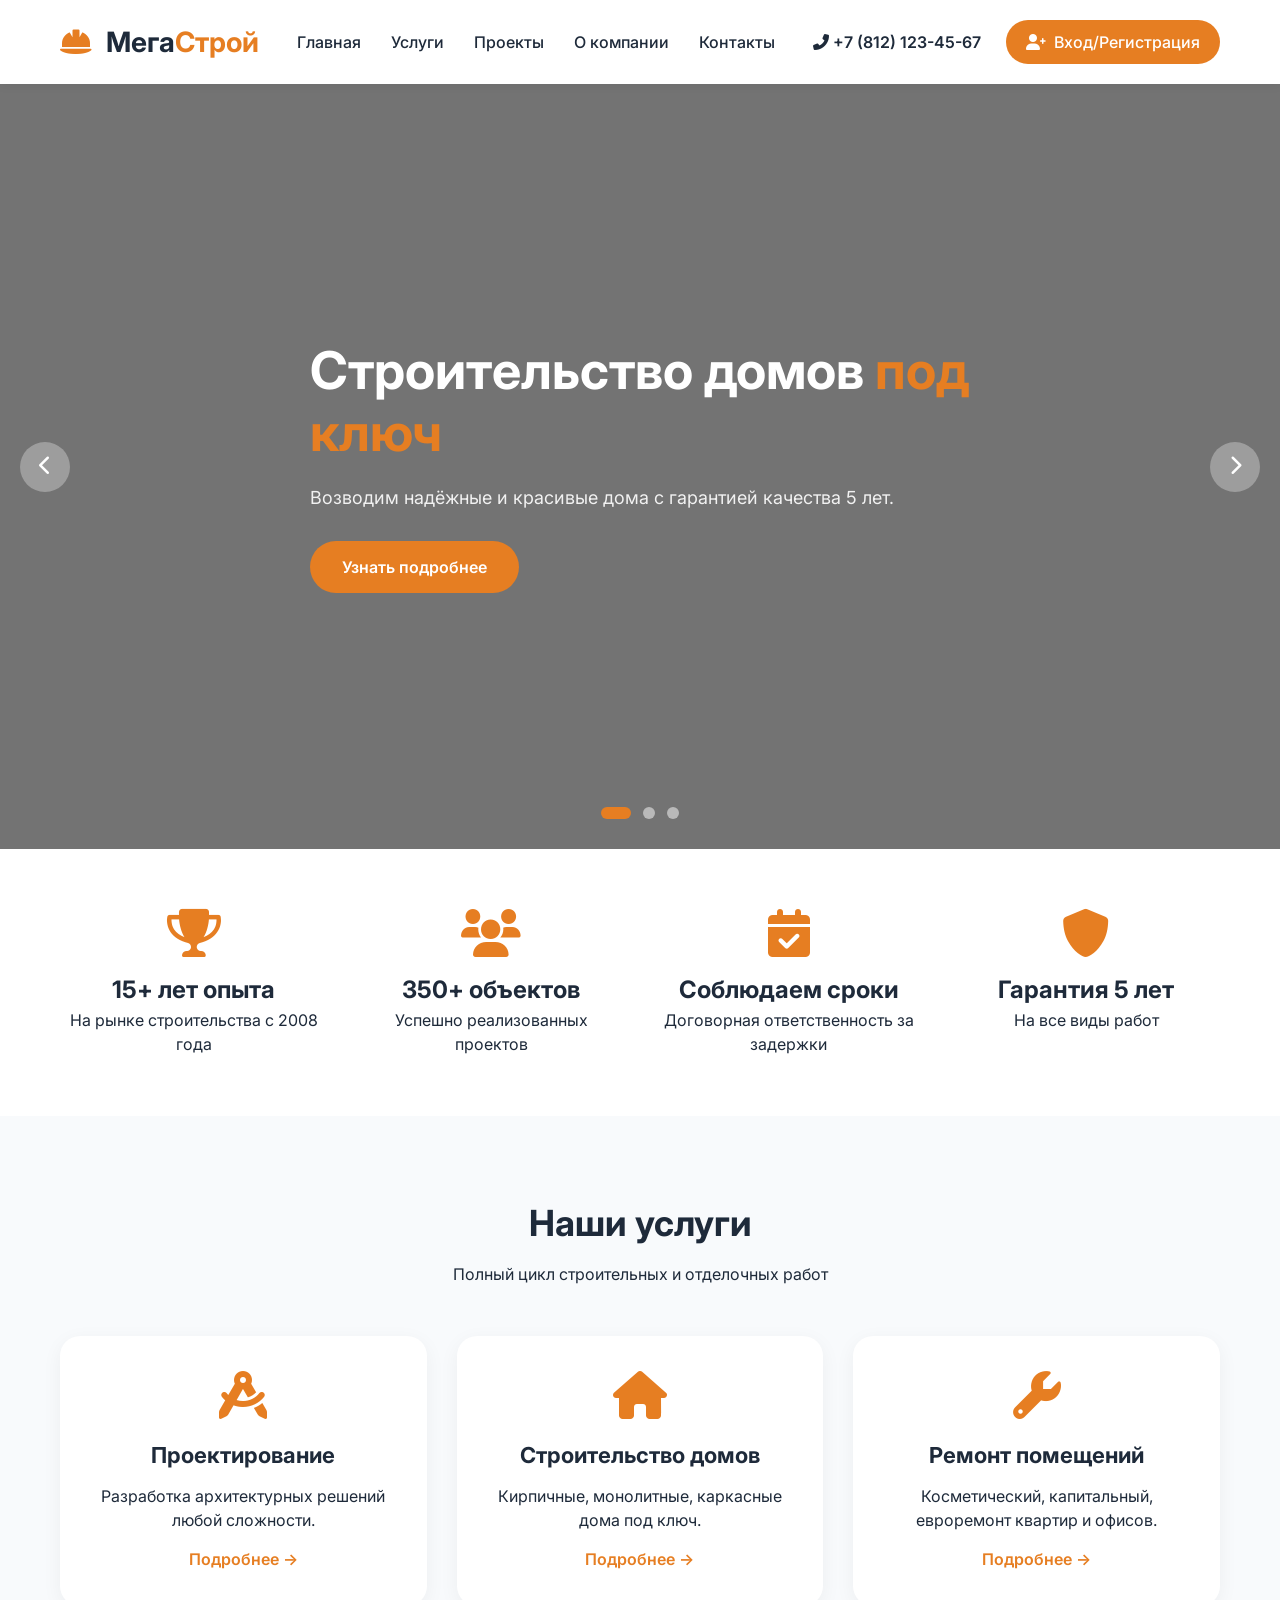
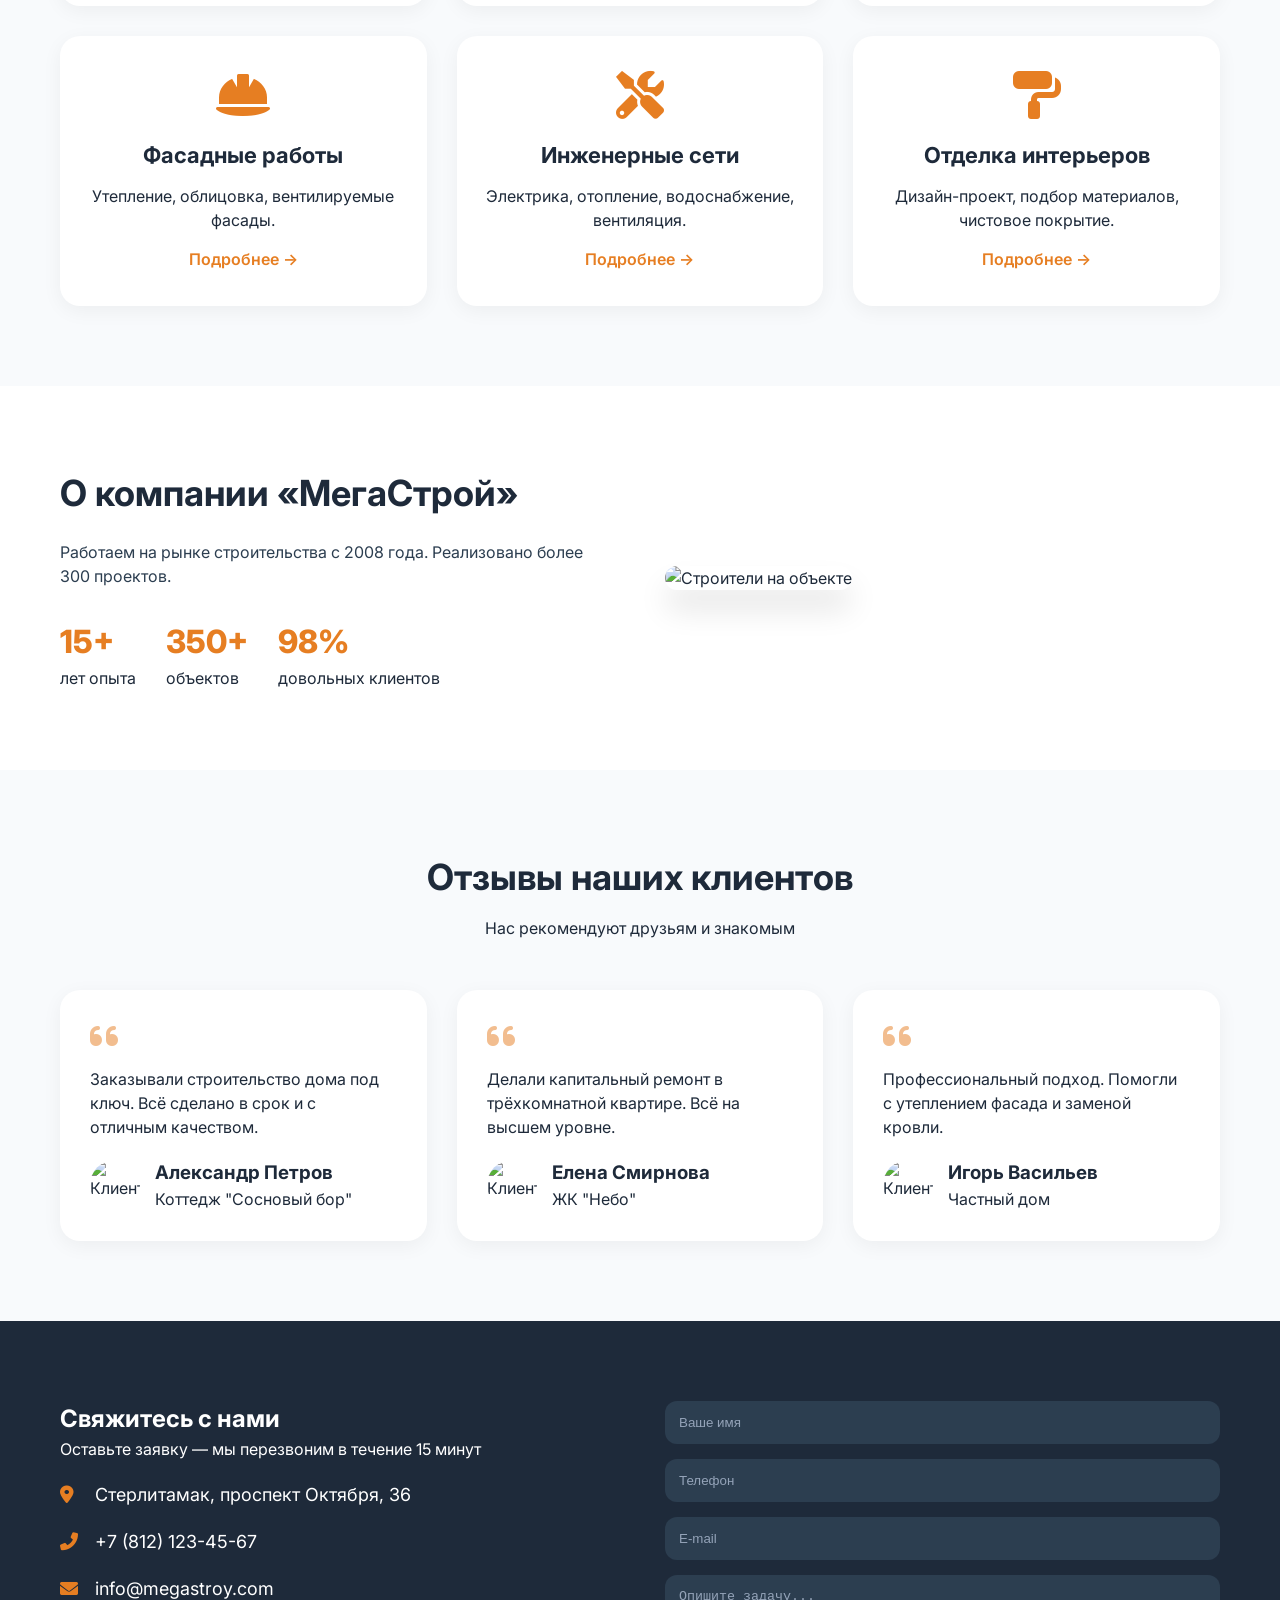
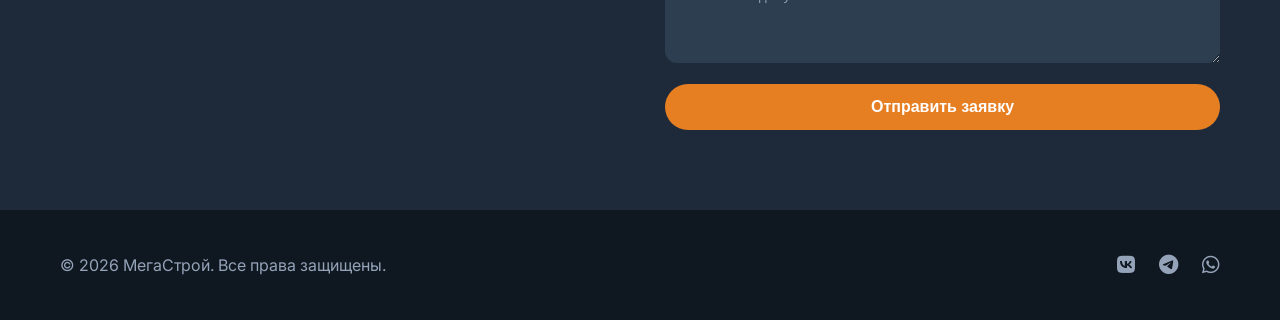
==== index.html @ 6667134c "Add files via upload" ====
<!DOCTYPE html>
<html lang="ru">
<head>
    <meta charset="UTF-8">
    <meta name="viewport" content="width=device-width, initial-scale=1.0">
    <title>МегаСтрой - Строительство и ремонт под ключ</title>
    <link rel="stylesheet" href="style.css">
    <link href="https://fonts.googleapis.com/css2?family=Inter:opsz,wght@14..32,400;14..32,500;14..32,600;14..32,700;14..32,800&display=swap" rel="stylesheet">
    <link rel="stylesheet" href="https://cdnjs.cloudflare.com/ajax/libs/font-awesome/6.0.0-beta3/css/all.min.css">
    <style>
        .slider-container {
            position: relative;
            width: 100%;
            height: 85vh;
            min-height: 500px;
            overflow: hidden;
        }
        .slider-slide {
            position: absolute;
            top: 0;
            left: 0;
            width: 100%;
            height: 100%;
            background-size: cover;
            background-position: center;
            opacity: 0;
            transition: opacity 0.8s ease-in-out;
            display: flex;
            align-items: center;
        }
        .slider-slide.active {
            opacity: 1;
            z-index: 1;
        }
        .slider-slide::before {
            content: '';
            position: absolute;
            top: 0;
            left: 0;
            width: 100%;
            height: 100%;
            background: rgba(0, 0, 0, 0.55);
        }
        .slider-content {
            position: relative;
            z-index: 2;
            max-width: 700px;
            color: white;
            padding: 0 20px;
        }
        .slider-content h1 {
            font-size: 52px;
            margin-bottom: 20px;
            line-height: 1.2;
        }
        .slider-content p {
            font-size: 18px;
            margin-bottom: 30px;
            opacity: 0.9;
        }
        .slider-btn {
            position: absolute;
            top: 50%;
            transform: translateY(-50%);
            background: rgba(255,255,255,0.3);
            color: white;
            border: none;
            width: 50px;
            height: 50px;
            border-radius: 50%;
            cursor: pointer;
            z-index: 10;
            font-size: 20px;
            transition: all 0.3s;
        }
        .slider-btn:hover {
            background: #e67e22;
        }
        .slider-btn.prev { left: 20px; }
        .slider-btn.next { right: 20px; }
        .slider-dots {
            position: absolute;
            bottom: 30px;
            left: 50%;
            transform: translateX(-50%);
            display: flex;
            gap: 12px;
            z-index: 10;
        }
        .dot {
            width: 12px;
            height: 12px;
            border-radius: 50%;
            background: rgba(255,255,255,0.5);
            cursor: pointer;
            transition: all 0.3s;
        }
        .dot.active {
            background: #e67e22;
            width: 30px;
            border-radius: 10px;
        }
        @media (max-width: 768px) {
            .slider-container { height: 70vh; min-height: 400px; }
            .slider-content h1 { font-size: 32px; }
            .slider-btn { width: 35px; height: 35px; font-size: 14px; }
        }
    </style>
</head>
<body>

    <header class="header">
        <div class="container">
            <div class="header-inner">
                <div class="logo">
                    <i class="fas fa-hard-hat"></i>
                    <span>Мега<span class="accent">Строй</span></span>
                </div>
                <nav class="nav">
                    <a href="index.html">Главная</a>
                    <a href="catalog.html">Услуги</a>
                    <a href="projects.html">Проекты</a>
                    <a href="#about">О компании</a>
                    <a href="#contacts">Контакты</a>
                </nav>
                <div class="header-right" id="headerRight">
                    <div class="header-phone">
                        <i class="fas fa-phone-alt"></i>
                        <a href="tel:+78121234567">+7 (812) 123-45-67</a>
                    </div>
                    <div id="authButton"></div>
                </div>
                <button class="mobile-toggle" id="mobileToggle">
                    <i class="fas fa-bars"></i>
                </button>
            </div>
        </div>
    </header>

    <!-- Слайдер -->
    <div class="slider-container" id="slider">
        <div class="slider-slide active" style="background-image: url('https://images.pexels.com/photos/2760242/pexels-photo-2760242.jpeg?auto=compress&cs=tinysrgb&w=1600');">
            <div class="container">
                <div class="slider-content">
                    <h1>Строительство домов <span class="accent">под ключ</span></h1>
                    <p>Возводим надёжные и красивые дома с гарантией качества 5 лет.</p>
                    <a href="catalog.html" class="btn btn-primary">Узнать подробнее</a>
                </div>
            </div>
        </div>
        <div class="slider-slide" style="background-image: url('https://images.pexels.com/photos/2760250/pexels-photo-2760250.jpeg?auto=compress&cs=tinysrgb&w=1600');">
            <div class="container">
                <div class="slider-content">
                    <h1>Ремонт помещений <span class="accent">любой сложности</span></h1>
                    <p>Косметический, капитальный, евроремонт квартир, домов и офисов.</p>
                    <a href="catalog.html" class="btn btn-primary">Рассчитать стоимость</a>
                </div>
            </div>
        </div>
        <div class="slider-slide" style="background-image: url('https://images.pexels.com/photos/209296/pexels-photo-209296.jpeg?auto=compress&cs=tinysrgb&w=1600');">
            <div class="container">
                <div class="slider-content">
                    <h1>Дизайн и отделка <span class="accent">интерьеров</span></h1>
                    <p>Создаём уникальные дизайн-проекты и воплощаем их с идеальным качеством.</p>
                    <a href="catalog.html" class="btn btn-primary">Заказать проект</a>
                </div>
            </div>
        </div>
        <button class="slider-btn prev" id="prevBtn"><i class="fas fa-chevron-left"></i></button>
        <button class="slider-btn next" id="nextBtn"><i class="fas fa-chevron-right"></i></button>
        <div class="slider-dots" id="sliderDots"></div>
    </div>

    <!-- Преимущества (исправлено: h3 → h2) -->
    <section class="features">
        <div class="container">
            <div class="features-grid">
                <div class="feature-item">
                    <i class="fas fa-trophy"></i>
                    <h2>15+ лет опыта</h2>
                    <p>На рынке строительства с 2008 года</p>
                </div>
                <div class="feature-item">
                    <i class="fas fa-users"></i>
                    <h2>350+ объектов</h2>
                    <p>Успешно реализованных проектов</p>
                </div>
                <div class="feature-item">
                    <i class="fas fa-calendar-check"></i>
                    <h2>Соблюдаем сроки</h2>
                    <p>Договорная ответственность за задержки</p>
                </div>
                <div class="feature-item">
                    <i class="fas fa-shield-alt"></i>
                    <h2>Гарантия 5 лет</h2>
                    <p>На все виды работ</p>
                </div>
            </div>
        </div>
    </section>

    <!-- Услуги -->
    <section class="services" id="services">
        <div class="container">
            <div class="section-header">
                <h2>Наши услуги</h2>
                <p>Полный цикл строительных и отделочных работ</p>
            </div>
            <div class="services-grid">
                <div class="service-card">
                    <i class="fas fa-drafting-compass"></i>
                    <h3>Проектирование</h3>
                    <p>Разработка архитектурных решений любой сложности.</p>
                    <a href="catalog.html" class="service-link">Подробнее →</a>
                </div>
                <div class="service-card">
                    <i class="fas fa-home"></i>
                    <h3>Строительство домов</h3>
                    <p>Кирпичные, монолитные, каркасные дома под ключ.</p>
                    <a href="catalog.html" class="service-link">Подробнее →</a>
                </div>
                <div class="service-card">
                    <i class="fas fa-wrench"></i>
                    <h3>Ремонт помещений</h3>
                    <p>Косметический, капитальный, евроремонт квартир и офисов.</p>
                    <a href="catalog.html" class="service-link">Подробнее →</a>
                </div>
                <div class="service-card">
                    <i class="fas fa-hard-hat"></i>
                    <h3>Фасадные работы</h3>
                    <p>Утепление, облицовка, вентилируемые фасады.</p>
                    <a href="catalog.html" class="service-link">Подробнее →</a>
                </div>
                <div class="service-card">
                    <i class="fas fa-tools"></i>
                    <h3>Инженерные сети</h3>
                    <p>Электрика, отопление, водоснабжение, вентиляция.</p>
                    <a href="catalog.html" class="service-link">Подробнее →</a>
                </div>
                <div class="service-card">
                    <i class="fas fa-paint-roller"></i>
                    <h3>Отделка интерьеров</h3>
                    <p>Дизайн-проект, подбор материалов, чистовое покрытие.</p>
                    <a href="catalog.html" class="service-link">Подробнее →</a>
                </div>
            </div>
        </div>
    </section>

    <!-- О компании -->
    <section class="about" id="about">
        <div class="container">
            <div class="about-wrapper">
                <div class="about-text">
                    <h2>О компании «МегаСтрой»</h2>
                    <p>Работаем на рынке строительства с 2008 года. Реализовано более 300 проектов.</p>
                    <div class="about-stats">
                        <div><span>15+</span><br>лет опыта</div>
                        <div><span>350+</span><br>объектов</div>
                        <div><span>98%</span><br>довольных клиентов</div>
                    </div>
                </div>
                <div class="about-image">
                    <img src="https://images.pexels.com/photos/7711485/pexels-photo-7711485.jpeg?auto=compress&cs=tinysrgb&w=800" alt="Строители на объекте">
                </div>
            </div>
        </div>
    </section>

    <!-- Отзывы (исправлено: h4 → h3) -->
    <section class="reviews">
        <div class="container">
            <div class="section-header">
                <h2>Отзывы наших клиентов</h2>
                <p>Нас рекомендуют друзьям и знакомым</p>
            </div>
            <div class="reviews-grid">
                <div class="review-card">
                    <i class="fas fa-quote-left"></i>
                    <p>Заказывали строительство дома под ключ. Всё сделано в срок и с отличным качеством.</p>
                    <div class="review-author">
                        <img src="https://randomuser.me/api/portraits/men/32.jpg" alt="Клиент">
                        <div>
                            <h3>Александр Петров</h3>
                            <span>Коттедж "Сосновый бор"</span>
                        </div>
                    </div>
                </div>
                <div class="review-card">
                    <i class="fas fa-quote-left"></i>
                    <p>Делали капитальный ремонт в трёхкомнатной квартире. Всё на высшем уровне.</p>
                    <div class="review-author">
                        <img src="https://randomuser.me/api/portraits/women/44.jpg" alt="Клиент">
                        <div>
                            <h3>Елена Смирнова</h3>
                            <span>ЖК "Небо"</span>
                        </div>
                    </div>
                </div>
                <div class="review-card">
                    <i class="fas fa-quote-left"></i>
                    <p>Профессиональный подход. Помогли с утеплением фасада и заменой кровли.</p>
                    <div class="review-author">
                        <img src="https://randomuser.me/api/portraits/men/67.jpg" alt="Клиент">
                        <div>
                            <h3>Игорь Васильев</h3>
                            <span>Частный дом</span>
                        </div>
                    </div>
                </div>
            </div>
        </div>
    </section>

    <!-- Контакты -->
    <section class="contacts" id="contacts">
        <div class="container">
            <div class="contacts-wrapper">
                <div class="contacts-info">
                    <h2>Свяжитесь с нами</h2>
                    <p>Оставьте заявку — мы перезвоним в течение 15 минут</p>
                    <div class="contact-detail">
                        <i class="fas fa-map-marker-alt"></i> Стерлитамак, проспект Октября, 36
                    </div>
                    <div class="contact-detail">
                        <i class="fas fa-phone-alt"></i> <a href="tel:+78121234567">+7 (812) 123-45-67</a>
                    </div>
                    <div class="contact-detail">
                        <i class="fas fa-envelope"></i> <a href="mailto:info@megastroy.com">info@megastroy.com</a>
                    </div>
                </div>
                <form class="contact-form" id="contactForm">
                    <input type="text" placeholder="Ваше имя" required>
                    <input type="tel" placeholder="Телефон" required>
                    <input type="email" placeholder="E-mail">
                    <textarea rows="4" placeholder="Опишите задачу..."></textarea>
                    <button type="submit" class="btn btn-primary">Отправить заявку</button>
                </form>
            </div>
        </div>
    </section>

    <footer class="footer">
        <div class="container">
            <div class="footer-inner">
                <div class="footer-copy">© 2026 МегаСтрой. Все права защищены.</div>
                <div class="footer-social">
                    <a href="#"><i class="fab fa-vk"></i></a>
                    <a href="#"><i class="fab fa-telegram"></i></a>
                    <a href="#"><i class="fab fa-whatsapp"></i></a>
                </div>
            </div>
        </div>
    </footer>

    <script src="script.js"></script>
    <script>
        // Слайдер
        const slides = document.querySelectorAll('.slider-slide');
        const prevBtn = document.getElementById('prevBtn');
        const nextBtn = document.getElementById('nextBtn');
        const dotsContainer = document.getElementById('sliderDots');
        let currentSlide = 0;

        slides.forEach((_, index) => {
            const dot = document.createElement('div');
            dot.classList.add('dot');
            if (index === 0) dot.classList.add('active');
            dot.addEventListener('click', () => goToSlide(index));
            dotsContainer.appendChild(dot);
        });

        const dots = document.querySelectorAll('.dot');

        function goToSlide(index) {
            slides[currentSlide].classList.remove('active');
            dots[currentSlide].classList.remove('active');
            currentSlide = (index + slides.length) % slides.length;
            slides[currentSlide].classList.add('active');
            dots[currentSlide].classList.add('active');
        }

        prevBtn.addEventListener('click', () => goToSlide(currentSlide - 1));
        nextBtn.addEventListener('click', () => goToSlide(currentSlide + 1));

        // Авторизация
        function updateAuthUI() {
            const currentUser = localStorage.getItem('currentUser');
            const authButton = document.getElementById('authButton');
            if (currentUser) {
                const user = JSON.parse(currentUser);
                authButton.innerHTML = `<a href="profile.html" class="btn-register"><i class="fas fa-user-circle"></i> ${user.name}</a>`;
            } else {
                authButton.innerHTML = `<a href="register.html" class="btn-register"><i class="fas fa-user-plus"></i> Вход/Регистрация</a>`;
            }
        }
        updateAuthUI();
    </script>
</body>
</html>
---- style.css ----
* {
    margin: 0;
    padding: 0;
    box-sizing: border-box;
}

body {
    font-family: 'Inter', sans-serif;
    color: #1e2a3a;
    line-height: 1.5;
    background-color: #fff;
}

.container {
    max-width: 1200px;
    margin: 0 auto;
    padding: 0 20px;
}

.accent {
    color: #e67e22;
}

/* ШАПКА */
.header {
    background: #fff;
    box-shadow: 0 2px 10px rgba(0,0,0,0.05);
    position: sticky;
    top: 0;
    z-index: 100;
}

.header-inner {
    display: flex;
    justify-content: space-between;
    align-items: center;
    padding: 20px 0;
}

.logo {
    font-size: 28px;
    font-weight: 700;
}

.logo i {
    color: #e67e22;
    margin-right: 8px;
}

.nav {
    display: flex;
    gap: 30px;
}

.nav a {
    text-decoration: none;
    color: #1e2a3a;
    font-weight: 500;
    transition: color 0.3s;
}

.nav a:hover,
.nav a.active {
    color: #e67e22;
}

.header-right {
    display: flex;
    align-items: center;
    gap: 25px;
}

.header-phone a {
    text-decoration: none;
    font-weight: 600;
    color: #1e2a3a;
}

.btn-register {
    background: #e67e22;
    color: white;
    padding: 10px 20px;
    border-radius: 30px;
    text-decoration: none;
    font-weight: 500;
    transition: all 0.3s;
    display: inline-flex;
    align-items: center;
    gap: 8px;
}

.btn-register:hover {
    background: #d35400;
    transform: translateY(-2px);
}

.mobile-toggle {
    display: none;
    background: none;
    border: none;
    font-size: 24px;
    cursor: pointer;
}

/* HERO */
.hero {
    background: linear-gradient(rgba(0,0,0,0.6), rgba(0,0,0,0.6)), url('https://images.pexels.com/photos/2760242/pexels-photo-2760242.jpeg?auto=compress&cs=tinysrgb&w=1600');
    background-size: cover;
    background-position: center;
    min-height: 85vh;
    display: flex;
    align-items: center;
    color: white;
}

.hero-content {
    max-width: 700px;
}

.hero-content h1 {
    font-size: 52px;
    margin-bottom: 20px;
    line-height: 1.2;
}

.hero-content p {
    font-size: 18px;
    margin-bottom: 30px;
    opacity: 0.9;
}

.btn {
    display: inline-block;
    padding: 14px 32px;
    border-radius: 40px;
    font-weight: 600;
    text-decoration: none;
    border: none;
    cursor: pointer;
    transition: all 0.3s;
    font-size: 16px;
}

.btn-primary {
    background: #e67e22;
    color: white;
    margin-right: 15px;
}

.btn-primary:hover {
    background: #d35400;
    transform: translateY(-2px);
}

.btn-outline {
    background: transparent;
    border: 2px solid white;
    color: white;
}

.btn-outline:hover {
    background: white;
    color: #e67e22;
}

/* Преимущества */
.features {
    padding: 60px 0;
    background: #fff;
}

.features-grid {
    display: grid;
    grid-template-columns: repeat(auto-fit, minmax(250px, 1fr));
    gap: 30px;
    text-align: center;
}

.feature-item i {
    font-size: 48px;
    color: #e67e22;
    margin-bottom: 15px;
}

.feature-item h3 {
    font-size: 22px;
    margin-bottom: 10px;
}

/* Услуги */
.services {
    padding: 80px 0;
    background: #f8fafc;
}

.section-header {
    text-align: center;
    margin-bottom: 50px;
}

.section-header h2 {
    font-size: 36px;
    margin-bottom: 12px;
}

.services-grid {
    display: grid;
    grid-template-columns: repeat(auto-fit, minmax(350px, 1fr));
    gap: 30px;
}

.service-card {
    background: white;
    padding: 35px 25px;
    border-radius: 20px;
    text-align: center;
    transition: 0.3s;
    box-shadow: 0 5px 20px rgba(0,0,0,0.05);
}

.service-card:hover {
    transform: translateY(-5px);
    box-shadow: 0 15px 30px rgba(0,0,0,0.1);
}

.service-card i {
    font-size: 48px;
    color: #e67e22;
    margin-bottom: 20px;
}

.service-card h3 {
    font-size: 22px;
    margin-bottom: 12px;
}

.service-link {
    display: inline-block;
    margin-top: 15px;
    color: #e67e22;
    text-decoration: none;
    font-weight: 600;
}

/* О компании */
.about {
    padding: 80px 0;
}

.about-wrapper {
    display: grid;
    grid-template-columns: 1fr 1fr;
    gap: 50px;
    align-items: center;
}

.about-text h2 {
    font-size: 36px;
    margin-bottom: 20px;
}

.about-text p {
    margin-bottom: 20px;
    color: #2c3e50;
}

.about-stats {
    display: flex;
    gap: 30px;
    margin-top: 30px;
}

.about-stats div span {
    font-size: 32px;
    font-weight: 800;
    color: #e67e22;
}

.about-image img {
    width: 100%;
    border-radius: 24px;
    box-shadow: 0 20px 30px rgba(0,0,0,0.1);
}

/* Отзывы */
.reviews {
    padding: 80px 0;
    background: #f8fafc;
}

.reviews-grid {
    display: grid;
    grid-template-columns: repeat(auto-fit, minmax(320px, 1fr));
    gap: 30px;
}

.review-card {
    background: white;
    padding: 30px;
    border-radius: 20px;
    box-shadow: 0 5px 20px rgba(0,0,0,0.05);
}

.review-card i {
    font-size: 32px;
    color: #e67e22;
    opacity: 0.5;
    margin-bottom: 15px;
}

.review-author {
    display: flex;
    align-items: center;
    gap: 15px;
    margin-top: 20px;
}

.review-author img {
    width: 50px;
    height: 50px;
    border-radius: 50%;
    object-fit: cover;
}

/* Контакты */
.contacts {
    background: #1e2a3a;
    color: white;
    padding: 80px 0;
}

.contacts-wrapper {
    display: grid;
    grid-template-columns: 1fr 1fr;
    gap: 50px;
}

.contact-detail {
    margin: 20px 0;
    font-size: 18px;
}

.contact-detail i {
    width: 30px;
    color: #e67e22;
}

.contact-detail a {
    color: white;
    text-decoration: none;
}

.contact-form input,
.contact-form textarea {
    width: 100%;
    padding: 14px;
    margin-bottom: 15px;
    border: none;
    border-radius: 12px;
    background: #2c3e50;
    color: white;
}

.contact-form input::placeholder,
.contact-form textarea::placeholder {
    color: #94a3b8;
}

.contact-form button {
    width: 100%;
}

/* Футер */
.footer {
    background: #0f1720;
    color: #94a3b8;
    padding: 40px 0;
}

.footer-inner {
    display: flex;
    justify-content: space-between;
    align-items: center;
    flex-wrap: wrap;
    gap: 20px;
}

.footer-links {
    display: flex;
    gap: 20px;
}

.footer-links a,
.footer-social a {
    color: #94a3b8;
    text-decoration: none;
    transition: color 0.3s;
}

.footer-social a {
    margin-left: 20px;
    font-size: 20px;
}

.footer-links a:hover,
.footer-social a:hover {
    color: #e67e22;
}

/* Адаптив */
@media (max-width: 900px) {
    .nav, .header-phone {
        display: none;
    }
    
    .mobile-toggle {
        display: block;
    }
    
    .hero-content h1 {
        font-size: 36px;
    }
    
    .about-wrapper,
    .contacts-wrapper {
        grid-template-columns: 1fr;
    }
    
    .footer-inner {
        flex-direction: column;
        text-align: center;
    }
    
    .header-right .btn-register {
        font-size: 14px;
        padding: 8px 15px;
    }
}
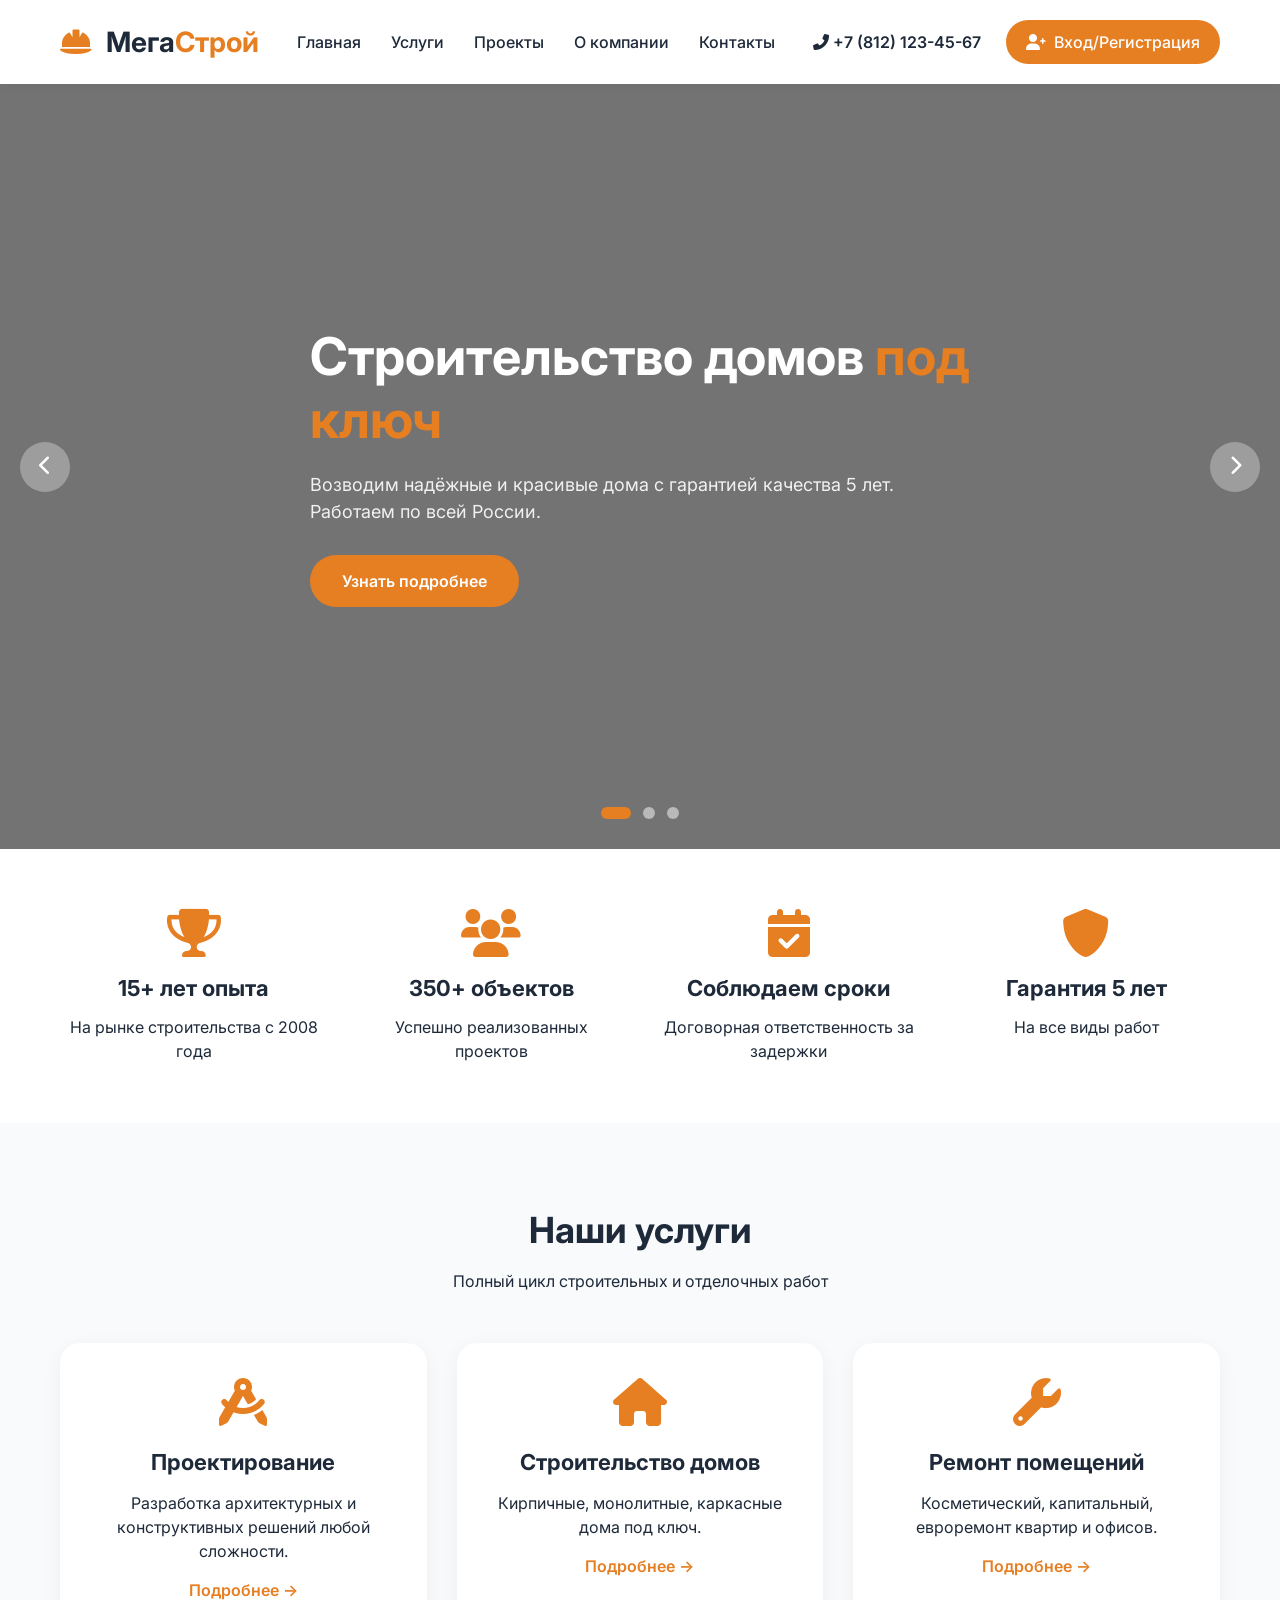
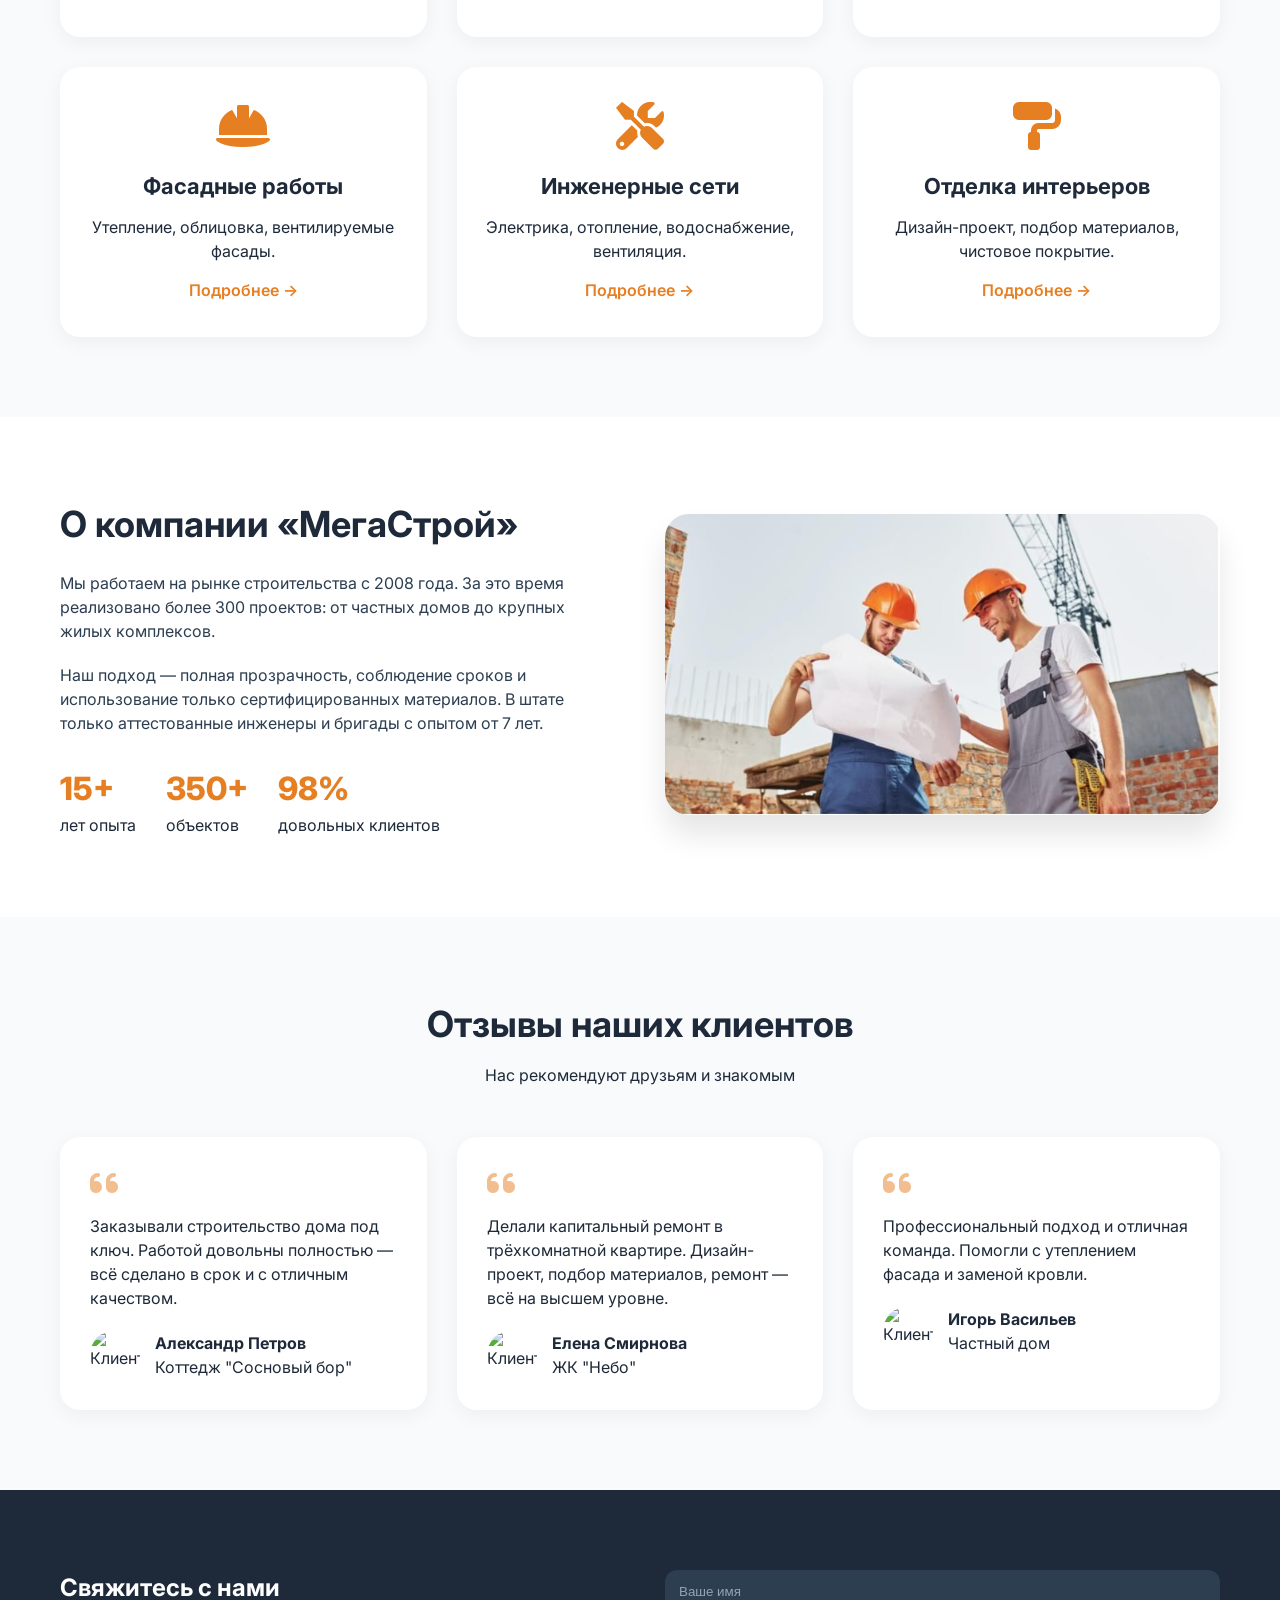
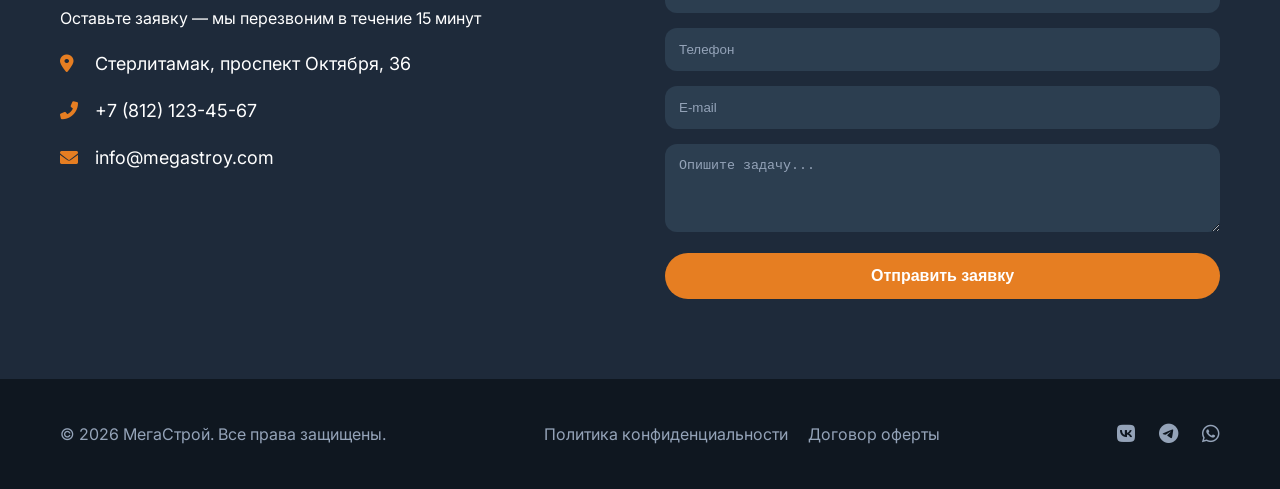
==== commit e7112600: "Add files via upload" ====
--- a/index.html
+++ b/index.html
@@ -15,6 +15,7 @@
             min-height: 500px;
             overflow: hidden;
         }
+        
         .slider-slide {
             position: absolute;
             top: 0;
@@ -28,10 +29,12 @@
             display: flex;
             align-items: center;
         }
+        
         .slider-slide.active {
             opacity: 1;
             z-index: 1;
         }
+        
         .slider-slide::before {
             content: '';
             position: absolute;
@@ -41,6 +44,7 @@
             height: 100%;
             background: rgba(0, 0, 0, 0.55);
         }
+        
         .slider-content {
             position: relative;
             z-index: 2;
@@ -48,16 +52,19 @@
             color: white;
             padding: 0 20px;
         }
+        
         .slider-content h1 {
             font-size: 52px;
             margin-bottom: 20px;
             line-height: 1.2;
         }
+        
         .slider-content p {
             font-size: 18px;
             margin-bottom: 30px;
             opacity: 0.9;
         }
+        
         .slider-btn {
             position: absolute;
             top: 50%;
@@ -73,11 +80,19 @@
             font-size: 20px;
             transition: all 0.3s;
         }
+        
         .slider-btn:hover {
             background: #e67e22;
         }
-        .slider-btn.prev { left: 20px; }
-        .slider-btn.next { right: 20px; }
+        
+        .slider-btn.prev {
+            left: 20px;
+        }
+        
+        .slider-btn.next {
+            right: 20px;
+        }
+        
         .slider-dots {
             position: absolute;
             bottom: 30px;
@@ -87,6 +102,7 @@
             gap: 12px;
             z-index: 10;
         }
+        
         .dot {
             width: 12px;
             height: 12px;
@@ -95,15 +111,26 @@
             cursor: pointer;
             transition: all 0.3s;
         }
+        
         .dot.active {
             background: #e67e22;
             width: 30px;
             border-radius: 10px;
         }
+        
         @media (max-width: 768px) {
-            .slider-container { height: 70vh; min-height: 400px; }
-            .slider-content h1 { font-size: 32px; }
-            .slider-btn { width: 35px; height: 35px; font-size: 14px; }
+            .slider-container {
+                height: 70vh;
+                min-height: 400px;
+            }
+            .slider-content h1 {
+                font-size: 32px;
+            }
+            .slider-btn {
+                width: 35px;
+                height: 35px;
+                font-size: 14px;
+            }
         }
     </style>
 </head>
@@ -137,27 +164,27 @@
         </div>
     </header>
 
-    <!-- Слайдер -->
+    <!-- Слайдер с новыми рабочими ссылками -->
     <div class="slider-container" id="slider">
-        <div class="slider-slide active" style="background-image: url('https://images.pexels.com/photos/2760242/pexels-photo-2760242.jpeg?auto=compress&cs=tinysrgb&w=1600');">
+        <div class="slider-slide active" style="background-image: url('https://upload.wikimedia.org/wikipedia/commons/thumb/8/8d/House_construction_2021.jpg/1024px-House_construction_2021.jpg');">
             <div class="container">
                 <div class="slider-content">
                     <h1>Строительство домов <span class="accent">под ключ</span></h1>
-                    <p>Возводим надёжные и красивые дома с гарантией качества 5 лет.</p>
+                    <p>Возводим надёжные и красивые дома с гарантией качества 5 лет. Работаем по всей России.</p>
                     <a href="catalog.html" class="btn btn-primary">Узнать подробнее</a>
                 </div>
             </div>
         </div>
-        <div class="slider-slide" style="background-image: url('https://images.pexels.com/photos/2760250/pexels-photo-2760250.jpeg?auto=compress&cs=tinysrgb&w=1600');">
+        <div class="slider-slide" style="background-image: url('https://images.pexels.com/photos/164558/pexels-photo-164558.jpeg');">
             <div class="container">
                 <div class="slider-content">
                     <h1>Ремонт помещений <span class="accent">любой сложности</span></h1>
-                    <p>Косметический, капитальный, евроремонт квартир, домов и офисов.</p>
+                    <p>Косметический, капитальный, евроремонт квартир, домов и офисов. Соблюдаем сроки и бюджет.</p>
                     <a href="catalog.html" class="btn btn-primary">Рассчитать стоимость</a>
                 </div>
             </div>
         </div>
-        <div class="slider-slide" style="background-image: url('https://images.pexels.com/photos/209296/pexels-photo-209296.jpeg?auto=compress&cs=tinysrgb&w=1600');">
+        <div class="slider-slide" style="background-image: url('https://images.pexels.com/photos/106399/pexels-photo-106399.jpeg');">
             <div class="container">
                 <div class="slider-content">
                     <h1>Дизайн и отделка <span class="accent">интерьеров</span></h1>
@@ -171,35 +198,33 @@
         <div class="slider-dots" id="sliderDots"></div>
     </div>
 
-    <!-- Преимущества (исправлено: h3 → h2) -->
     <section class="features">
         <div class="container">
             <div class="features-grid">
                 <div class="feature-item">
                     <i class="fas fa-trophy"></i>
-                    <h2>15+ лет опыта</h2>
+                    <h3>15+ лет опыта</h3>
                     <p>На рынке строительства с 2008 года</p>
                 </div>
                 <div class="feature-item">
                     <i class="fas fa-users"></i>
-                    <h2>350+ объектов</h2>
+                    <h3>350+ объектов</h3>
                     <p>Успешно реализованных проектов</p>
                 </div>
                 <div class="feature-item">
                     <i class="fas fa-calendar-check"></i>
-                    <h2>Соблюдаем сроки</h2>
+                    <h3>Соблюдаем сроки</h3>
                     <p>Договорная ответственность за задержки</p>
                 </div>
                 <div class="feature-item">
                     <i class="fas fa-shield-alt"></i>
-                    <h2>Гарантия 5 лет</h2>
+                    <h3>Гарантия 5 лет</h3>
                     <p>На все виды работ</p>
                 </div>
             </div>
         </div>
     </section>
 
-    <!-- Услуги -->
     <section class="services" id="services">
         <div class="container">
             <div class="section-header">
@@ -210,7 +235,7 @@
                 <div class="service-card">
                     <i class="fas fa-drafting-compass"></i>
                     <h3>Проектирование</h3>
-                    <p>Разработка архитектурных решений любой сложности.</p>
+                    <p>Разработка архитектурных и конструктивных решений любой сложности.</p>
                     <a href="catalog.html" class="service-link">Подробнее →</a>
                 </div>
                 <div class="service-card">
@@ -247,13 +272,13 @@
         </div>
     </section>
 
-    <!-- О компании -->
     <section class="about" id="about">
         <div class="container">
             <div class="about-wrapper">
                 <div class="about-text">
                     <h2>О компании «МегаСтрой»</h2>
-                    <p>Работаем на рынке строительства с 2008 года. Реализовано более 300 проектов.</p>
+                    <p>Мы работаем на рынке строительства с 2008 года. За это время реализовано более 300 проектов: от частных домов до крупных жилых комплексов.</p>
+                    <p>Наш подход — полная прозрачность, соблюдение сроков и использование только сертифицированных материалов. В штате только аттестованные инженеры и бригады с опытом от 7 лет.</p>
                     <div class="about-stats">
                         <div><span>15+</span><br>лет опыта</div>
                         <div><span>350+</span><br>объектов</div>
@@ -261,13 +286,12 @@
                     </div>
                 </div>
                 <div class="about-image">
-                    <img src="https://images.pexels.com/photos/7711485/pexels-photo-7711485.jpeg?auto=compress&cs=tinysrgb&w=800" alt="Строители на объекте">
+                    <img src="/img/строители на обьекте.jpg" alt="Строители на объекте">
                 </div>
             </div>
         </div>
     </section>
 
-    <!-- Отзывы (исправлено: h4 → h3) -->
     <section class="reviews">
         <div class="container">
             <div class="section-header">
@@ -277,33 +301,33 @@
             <div class="reviews-grid">
                 <div class="review-card">
                     <i class="fas fa-quote-left"></i>
-                    <p>Заказывали строительство дома под ключ. Всё сделано в срок и с отличным качеством.</p>
+                    <p>Заказывали строительство дома под ключ. Работой довольны полностью — всё сделано в срок и с отличным качеством.</p>
                     <div class="review-author">
                         <img src="https://randomuser.me/api/portraits/men/32.jpg" alt="Клиент">
                         <div>
-                            <h3>Александр Петров</h3>
+                            <h4>Александр Петров</h4>
                             <span>Коттедж "Сосновый бор"</span>
                         </div>
                     </div>
                 </div>
                 <div class="review-card">
                     <i class="fas fa-quote-left"></i>
-                    <p>Делали капитальный ремонт в трёхкомнатной квартире. Всё на высшем уровне.</p>
+                    <p>Делали капитальный ремонт в трёхкомнатной квартире. Дизайн-проект, подбор материалов, ремонт — всё на высшем уровне.</p>
                     <div class="review-author">
                         <img src="https://randomuser.me/api/portraits/women/44.jpg" alt="Клиент">
                         <div>
-                            <h3>Елена Смирнова</h3>
+                            <h4>Елена Смирнова</h4>
                             <span>ЖК "Небо"</span>
                         </div>
                     </div>
                 </div>
                 <div class="review-card">
                     <i class="fas fa-quote-left"></i>
-                    <p>Профессиональный подход. Помогли с утеплением фасада и заменой кровли.</p>
+                    <p>Профессиональный подход и отличная команда. Помогли с утеплением фасада и заменой кровли.</p>
                     <div class="review-author">
                         <img src="https://randomuser.me/api/portraits/men/67.jpg" alt="Клиент">
                         <div>
-                            <h3>Игорь Васильев</h3>
+                            <h4>Игорь Васильев</h4>
                             <span>Частный дом</span>
                         </div>
                     </div>
@@ -312,7 +336,6 @@
         </div>
     </section>
 
-    <!-- Контакты -->
     <section class="contacts" id="contacts">
         <div class="container">
             <div class="contacts-wrapper">
@@ -344,6 +367,10 @@
         <div class="container">
             <div class="footer-inner">
                 <div class="footer-copy">© 2026 МегаСтрой. Все права защищены.</div>
+                <div class="footer-links">
+                    <a href="#">Политика конфиденциальности</a>
+                    <a href="#">Договор оферты</a>
+                </div>
                 <div class="footer-social">
                     <a href="#"><i class="fab fa-vk"></i></a>
                     <a href="#"><i class="fab fa-telegram"></i></a>
@@ -355,7 +382,6 @@
 
     <script src="script.js"></script>
     <script>
-        // Слайдер
         const slides = document.querySelectorAll('.slider-slide');
         const prevBtn = document.getElementById('prevBtn');
         const nextBtn = document.getElementById('nextBtn');
@@ -380,20 +406,57 @@
             dots[currentSlide].classList.add('active');
         }
 
-        prevBtn.addEventListener('click', () => goToSlide(currentSlide - 1));
-        nextBtn.addEventListener('click', () => goToSlide(currentSlide + 1));
-
-        // Авторизация
+        function nextSlide() {
+            goToSlide(currentSlide + 1);
+        }
+
+        function prevSlide() {
+            goToSlide(currentSlide - 1);
+        }
+
+        prevBtn.addEventListener('click', prevSlide);
+        nextBtn.addEventListener('click', nextSlide);
+
         function updateAuthUI() {
             const currentUser = localStorage.getItem('currentUser');
             const authButton = document.getElementById('authButton');
+            
             if (currentUser) {
                 const user = JSON.parse(currentUser);
-                authButton.innerHTML = `<a href="profile.html" class="btn-register"><i class="fas fa-user-circle"></i> ${user.name}</a>`;
+                authButton.innerHTML = `
+                    <div class="user-menu" style="position: relative;">
+                        <span class="user-name" style="background: #e67e22; color: white; padding: 8px 16px; border-radius: 30px; cursor: pointer; display: inline-flex; align-items: center; gap: 8px;">
+                            <i class="fas fa-user-circle"></i> ${user.name}
+                        </span>
+                        <div class="user-dropdown" style="display: none; position: absolute; right: 0; top: 45px; background: white; box-shadow: 0 10px 25px rgba(0,0,0,0.1); border-radius: 12px; overflow: hidden; min-width: 180px; z-index: 100;">
+                            <a href="profile.html" style="display: flex; align-items: center; gap: 10px; padding: 12px 20px; text-decoration: none; color: #1e2a3a;"><i class="fas fa-id-card"></i> Личный кабинет</a>
+                            <a href="#" id="logoutBtn" style="display: flex; align-items: center; gap: 10px; padding: 12px 20px; text-decoration: none; color: #1e2a3a;"><i class="fas fa-sign-out-alt"></i> Выйти</a>
+                        </div>
+                    </div>
+                `;
+                const userMenu = document.querySelector('.user-menu');
+                const userDropdown = document.querySelector('.user-dropdown');
+                if (userMenu) {
+                    userMenu.addEventListener('mouseenter', () => {
+                        userDropdown.style.display = 'block';
+                    });
+                    userMenu.addEventListener('mouseleave', () => {
+                        userDropdown.style.display = 'none';
+                    });
+                }
+                const logoutBtn = document.getElementById('logoutBtn');
+                if (logoutBtn) {
+                    logoutBtn.addEventListener('click', (e) => {
+                        e.preventDefault();
+                        localStorage.removeItem('currentUser');
+                        window.location.href = 'index.html';
+                    });
+                }
             } else {
                 authButton.innerHTML = `<a href="register.html" class="btn-register"><i class="fas fa-user-plus"></i> Вход/Регистрация</a>`;
             }
         }
+        
         updateAuthUI();
     </script>
 </body>
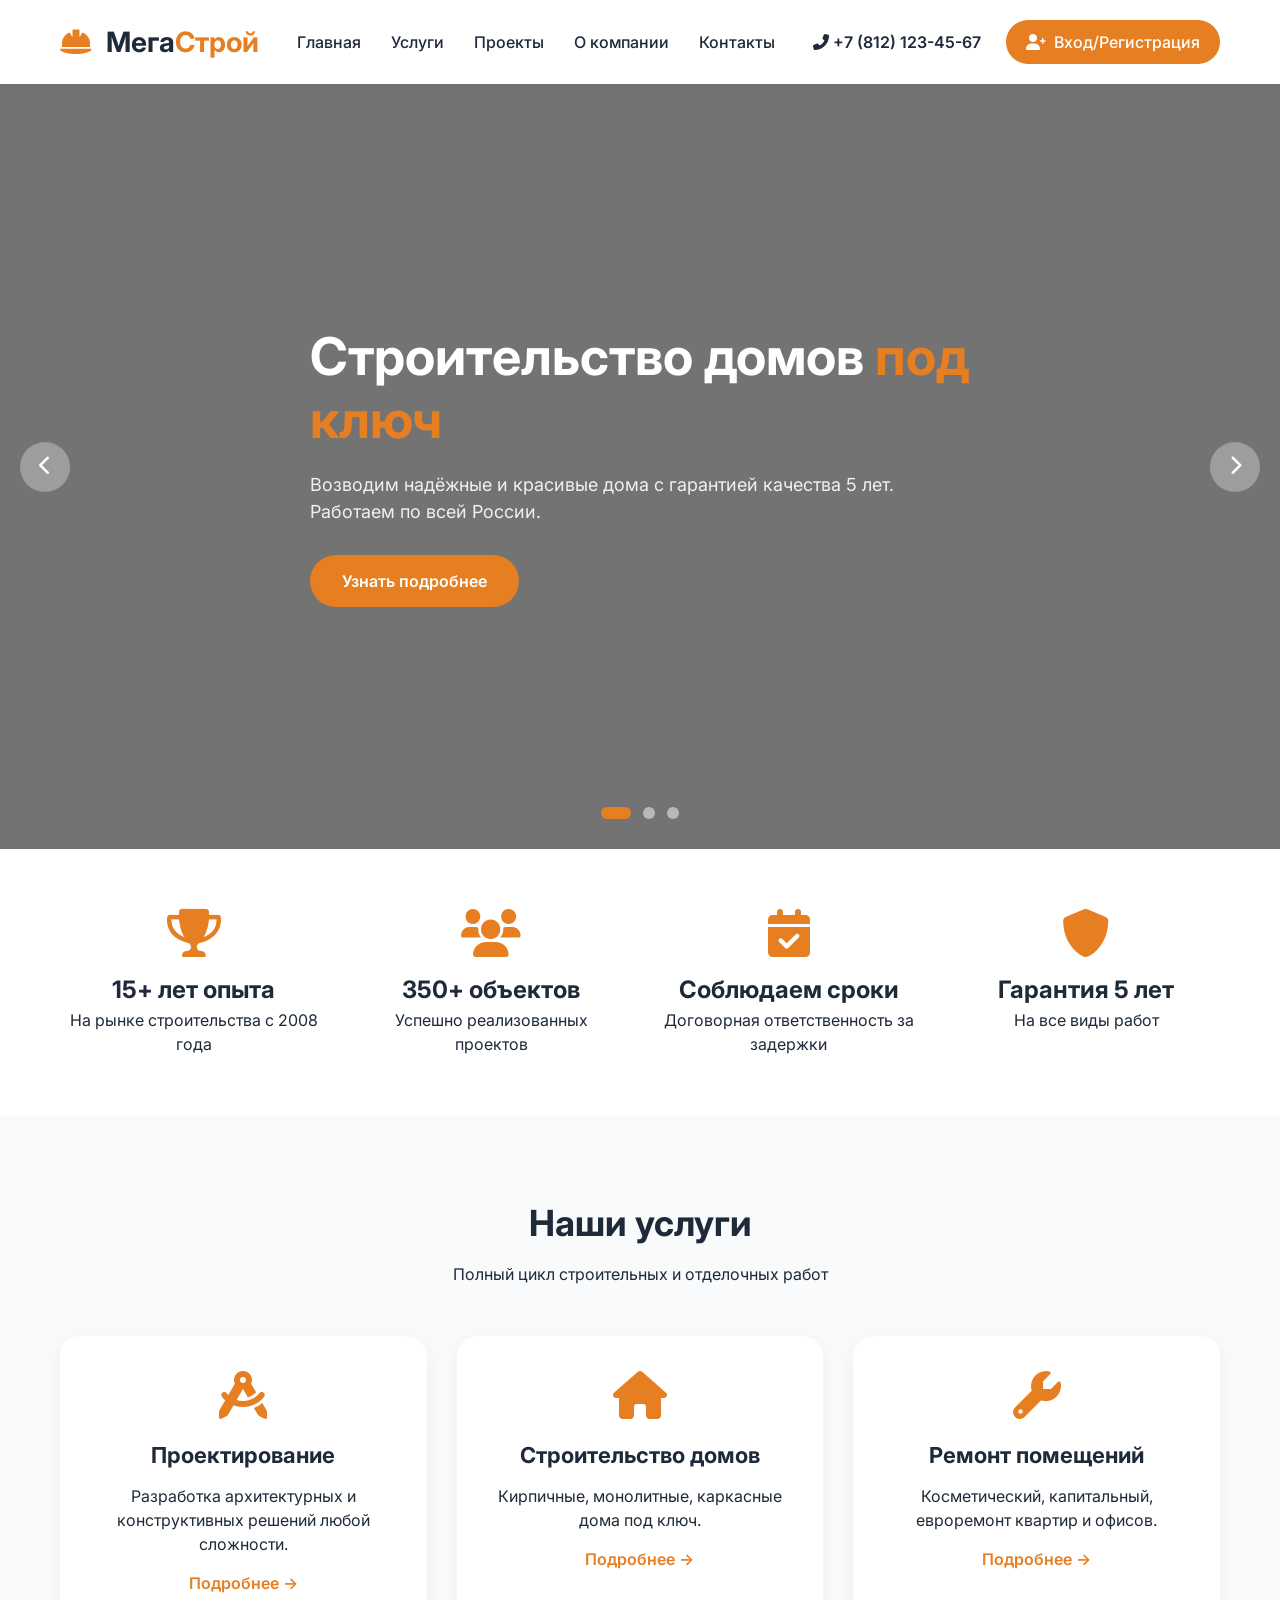
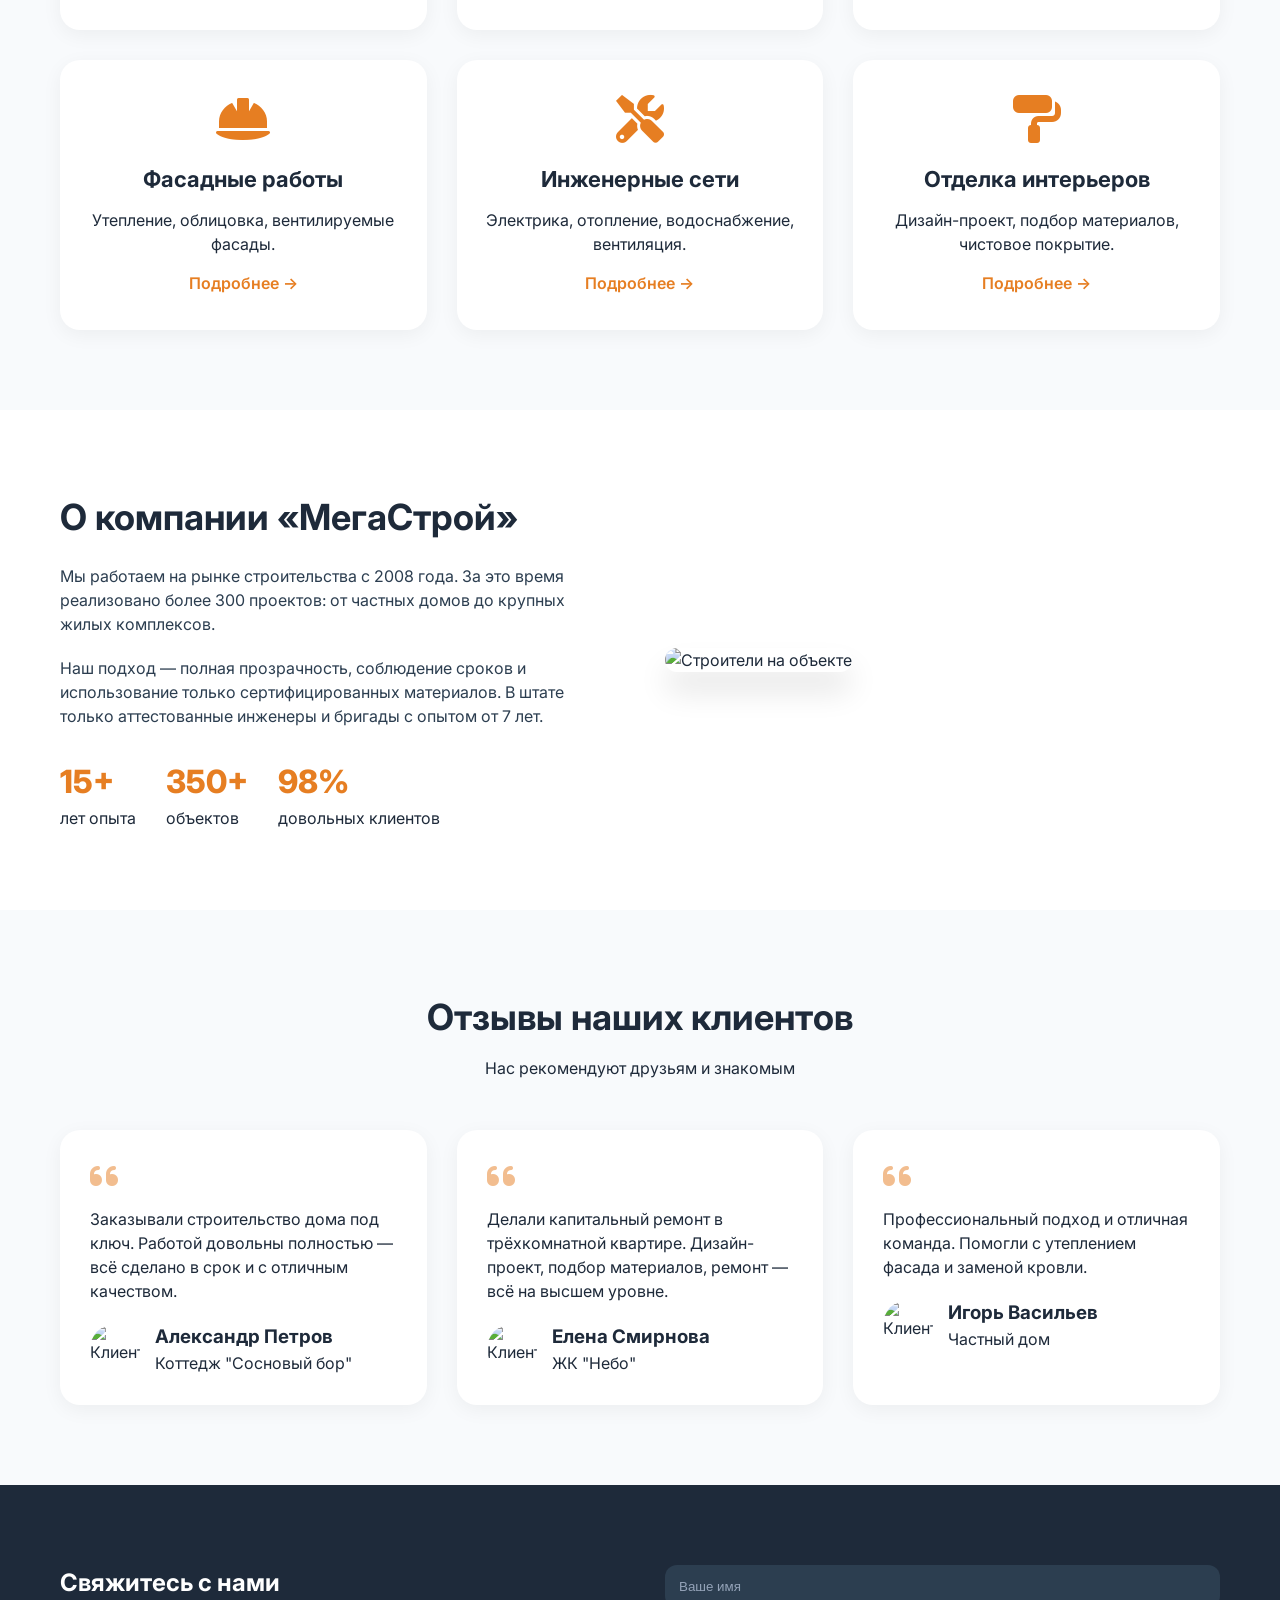
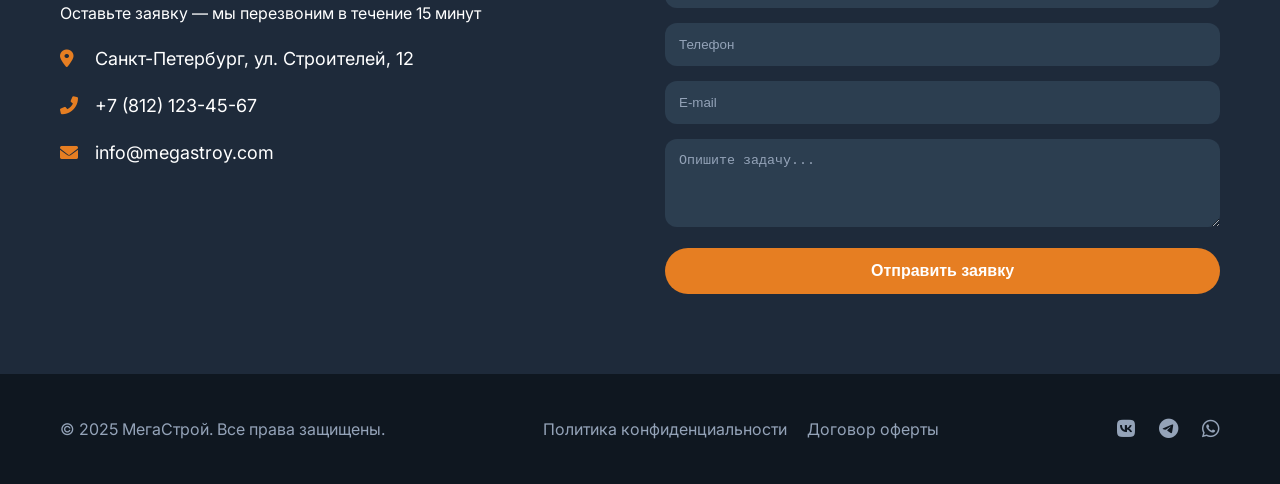
==== commit e55ca6b3: "Add files via upload" ====
--- a/index.html
+++ b/index.html
@@ -164,9 +164,9 @@
         </div>
     </header>
 
-    <!-- Слайдер с новыми рабочими ссылками -->
+    <!-- Слайдер -->
     <div class="slider-container" id="slider">
-        <div class="slider-slide active" style="background-image: url('https://upload.wikimedia.org/wikipedia/commons/thumb/8/8d/House_construction_2021.jpg/1024px-House_construction_2021.jpg');">
+        <div class="slider-slide active" style="background-image: url('https://images.pexels.com/photos/280229/pexels-photo-280229.jpeg');">
             <div class="container">
                 <div class="slider-content">
                     <h1>Строительство домов <span class="accent">под ключ</span></h1>
@@ -198,27 +198,28 @@
         <div class="slider-dots" id="sliderDots"></div>
     </div>
 
+    <!-- Секция преимуществ - исправлены заголовки h3 на h2 -->
     <section class="features">
         <div class="container">
             <div class="features-grid">
                 <div class="feature-item">
                     <i class="fas fa-trophy"></i>
-                    <h3>15+ лет опыта</h3>
+                    <h2>15+ лет опыта</h2>
                     <p>На рынке строительства с 2008 года</p>
                 </div>
                 <div class="feature-item">
                     <i class="fas fa-users"></i>
-                    <h3>350+ объектов</h3>
+                    <h2>350+ объектов</h2>
                     <p>Успешно реализованных проектов</p>
                 </div>
                 <div class="feature-item">
                     <i class="fas fa-calendar-check"></i>
-                    <h3>Соблюдаем сроки</h3>
+                    <h2>Соблюдаем сроки</h2>
                     <p>Договорная ответственность за задержки</p>
                 </div>
                 <div class="feature-item">
                     <i class="fas fa-shield-alt"></i>
-                    <h3>Гарантия 5 лет</h3>
+                    <h2>Гарантия 5 лет</h2>
                     <p>На все виды работ</p>
                 </div>
             </div>
@@ -286,12 +287,13 @@
                     </div>
                 </div>
                 <div class="about-image">
-                    <img src="/img/строители на обьекте.jpg" alt="Строители на объекте">
+                    <img src="https://images.pexels.com/photos/7711485/pexels-photo-7711485.jpeg" alt="Строители на объекте">
                 </div>
             </div>
         </div>
     </section>
 
+    <!-- Секция отзывов - исправлены заголовки h4 на h3 -->
     <section class="reviews">
         <div class="container">
             <div class="section-header">
@@ -305,7 +307,7 @@
                     <div class="review-author">
                         <img src="https://randomuser.me/api/portraits/men/32.jpg" alt="Клиент">
                         <div>
-                            <h4>Александр Петров</h4>
+                            <h3>Александр Петров</h3>
                             <span>Коттедж "Сосновый бор"</span>
                         </div>
                     </div>
@@ -316,7 +318,7 @@
                     <div class="review-author">
                         <img src="https://randomuser.me/api/portraits/women/44.jpg" alt="Клиент">
                         <div>
-                            <h4>Елена Смирнова</h4>
+                            <h3>Елена Смирнова</h3>
                             <span>ЖК "Небо"</span>
                         </div>
                     </div>
@@ -327,7 +329,7 @@
                     <div class="review-author">
                         <img src="https://randomuser.me/api/portraits/men/67.jpg" alt="Клиент">
                         <div>
-                            <h4>Игорь Васильев</h4>
+                            <h3>Игорь Васильев</h3>
                             <span>Частный дом</span>
                         </div>
                     </div>
@@ -343,7 +345,7 @@
                     <h2>Свяжитесь с нами</h2>
                     <p>Оставьте заявку — мы перезвоним в течение 15 минут</p>
                     <div class="contact-detail">
-                        <i class="fas fa-map-marker-alt"></i> Стерлитамак, проспект Октября, 36
+                        <i class="fas fa-map-marker-alt"></i> Санкт-Петербург, ул. Строителей, 12
                     </div>
                     <div class="contact-detail">
                         <i class="fas fa-phone-alt"></i> <a href="tel:+78121234567">+7 (812) 123-45-67</a>
@@ -366,7 +368,7 @@
     <footer class="footer">
         <div class="container">
             <div class="footer-inner">
-                <div class="footer-copy">© 2026 МегаСтрой. Все права защищены.</div>
+                <div class="footer-copy">© 2025 МегаСтрой. Все права защищены.</div>
                 <div class="footer-links">
                     <a href="#">Политика конфиденциальности</a>
                     <a href="#">Договор оферты</a>
@@ -382,6 +384,7 @@
 
     <script src="script.js"></script>
     <script>
+        // Слайдер
         const slides = document.querySelectorAll('.slider-slide');
         const prevBtn = document.getElementById('prevBtn');
         const nextBtn = document.getElementById('nextBtn');
